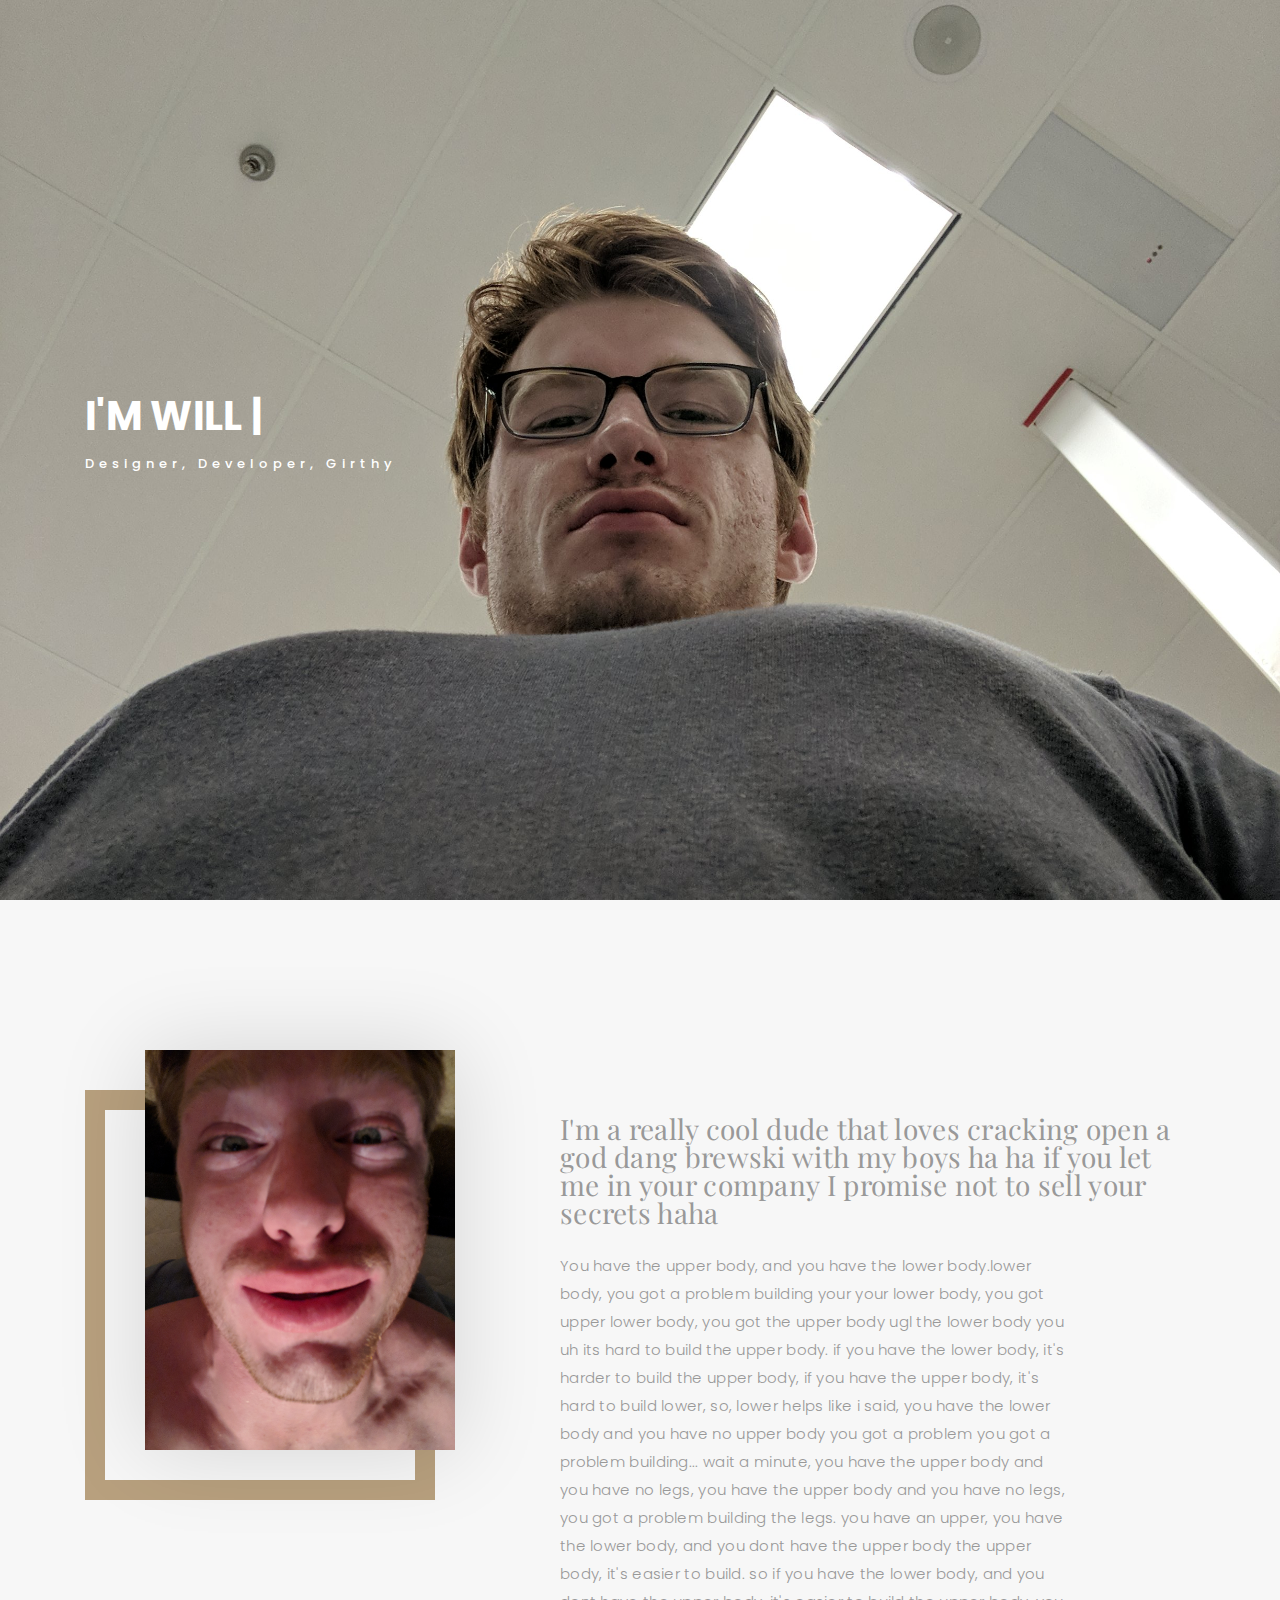
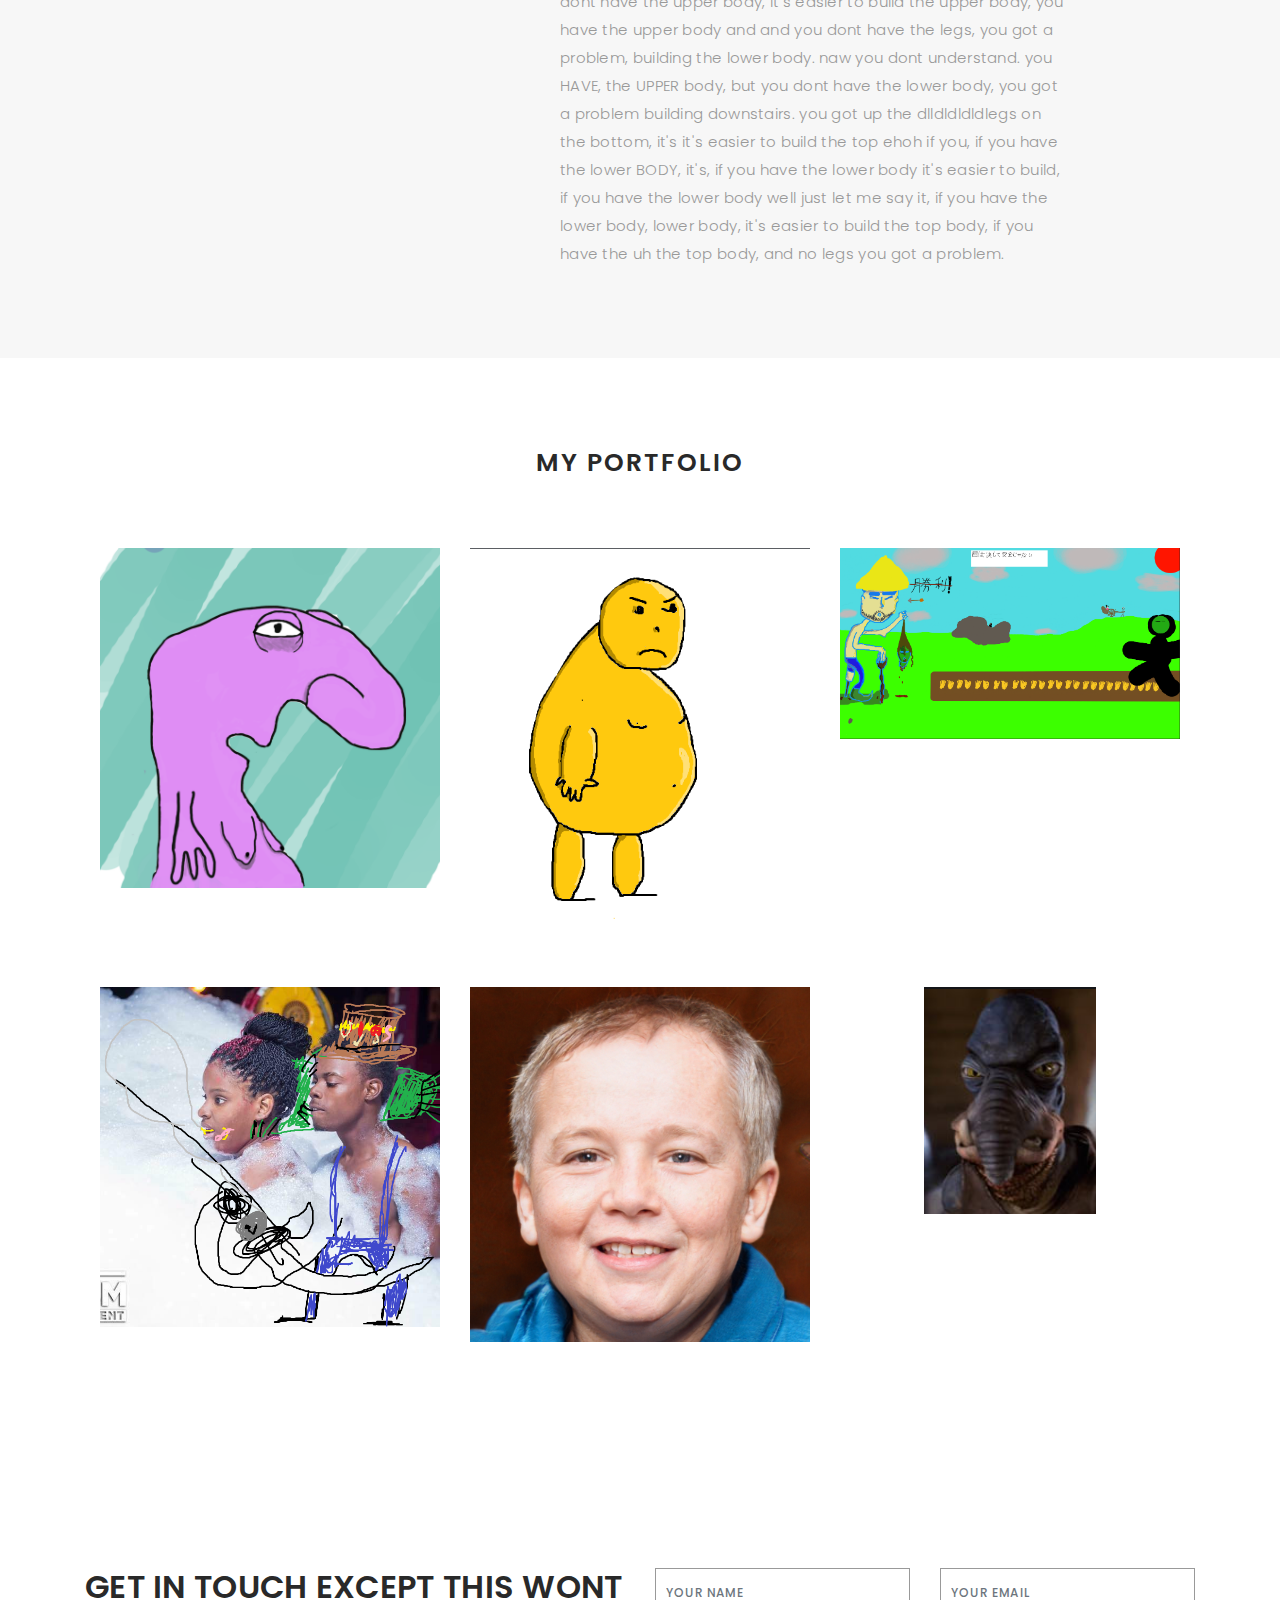
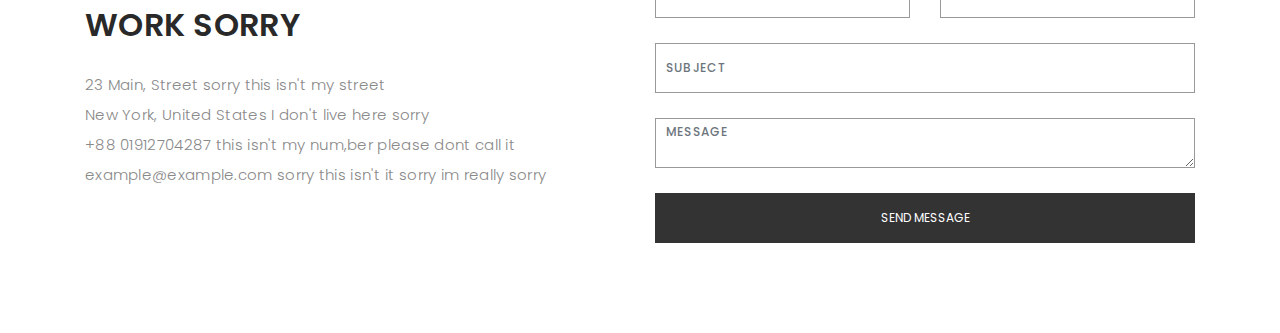
==== index.html @ c6a45eff "initial commit - it's everything" ====
<!DOCTYPE html>
<html lang="en">

<head>
  <!-- meta -->
  <meta charset="utf-8">
  <meta content="width=device-width, initial-scale=1.0" name="viewport">

  <title>Folio - Personal Portfolio Template</title>
  <meta content="" name="keywords">
  <meta content="" name="description">

  <!-- Google Fonts -->
  <link href="https://fonts.googleapis.com/css?family=Poppins:300,300i,400,400i,500,500i,600,600i,700,700i|Playfair+Display:400,400i,700,700i,900,900i" rel="stylesheet">

  <!-- Bootstrap CSS File -->
  <link href="lib/bootstrap/css/bootstrap.min.css" rel="stylesheet">

  <!-- Libraries CSS Files -->
  <link href="lib/ionicons/css/ionicons.min.css" rel="stylesheet">
  <link href="lib/owlcarousel/assets/owl.carousel.min.css" rel="stylesheet">
  <link href="lib/magnific-popup/magnific-popup.css" rel="stylesheet">
  <link href="lib/hover/hover.min.css" rel="stylesheet">

  <!-- Main Stylesheet File -->
  <link href="css/style.css" rel="stylesheet">

  <!-- Responsive css -->
  <link href="css/responsive.css" rel="stylesheet">

  <!-- Favicon -->
  <link rel="shortcut icon" href="images/favicon.png">

  <!-- =======================================================
    Theme Name: Folio
    Theme URL: https://bootstrapmade.com/folio-bootstrap-portfolio-template/
    Author: BootstrapMade.com
    Author URL: https://bootstrapmade.com
  ======================================================= -->
</head>

<body>
  <!-- start section header -->
  <div id="header" class="home">

    <div class="container">
      <div class="header-content">
        <h1>I'm <span class="typed"></span></h1>
        <p>designer, developer, girthy</p>
      </div>
    </div>
  </div>
  <!-- End section header -->


  <!-- start section about us -->
  <div id="about" class="paddsection">
    <div class="container">
      <div class="row justify-content-between">

        <div class="col-lg-4 ">
          <div class="div-img-bg">
            <div class="about-img">
              <img src="images/me.jpg" class="img-responsive" alt="me">
            </div>
          </div>
        </div>

        <div class="col-lg-7">
          <div class="about-descr">

            <p class="p-heading">I'm a really cool dude that loves cracking open a god dang brewski with my boys ha ha if you let me in your company I promise not to sell your secrets haha</p>
            <p class="separator">You have the upper body, and you have the lower body.lower body, you got a problem building your your lower body, you got upper lower body, you got the upper body ugl the lower body you uh its hard to build the upper body. if you have the lower body, it's harder to build the upper body, if you have the upper body, it's hard to build lower, so, lower helps like i said, you have the lower body and you have no upper body you got a problem you got a problem building... wait a minute, you have the upper body and you have no legs, you have the upper body and you have no legs, you got a problem building the legs. you have an upper, you have the lower body, and you dont have the upper body the upper body, it's easier to build. so if you have the lower body, and you dont have the upper body, it's easier to build the upper body, you have the upper body and and you dont have the legs, you got a problem, building the lower body. naw you dont understand. you HAVE, the UPPER body, but you dont have the lower body, you got a problem building downstairs. you got up the dlldldldldlegs on the bottom, it's it's easier to build the top ehoh if you, if you have the lower BODY, it's, if you have the lower body it's easier to build, if you have the lower body well just let me say it, if you have the lower body, lower body, it's easier to build the top body, if you have the uh the top body, and no legs you got a problem.</p>

          </div>

        </div>
      </div>
    </div>
  </div>
  <!-- end section about us -->

  <!-- start section portfolio -->
  <div id="portfolio" class="text-center paddsection">

    <div class="container">
      <div class="section-title text-center">
        <h2>My Portfolio</h2>
      </div>
    </div>

    <div class="container">
      <div class="row">
        <div class="col-md-12">

          <div class="portfolio-container">

            <div class="col-lg-4 col-md-6 portfolio-thumbnail all branding uikits webdesign">
              <a class="popup-img" href="images/portfolio/1.jpg">
                <img src="images/portfolio/1.jpg" alt="img">
              </a>
            </div>

            <div class="col-lg-4 col-md-6 portfolio-thumbnail all mockups uikits photography">
              <a class="popup-img" href="images/portfolio/2.jpg">
                <img src="images/portfolio/2.jpg"  alt="img">
              </a>
            </div>

            <div class="col-lg-4 col-md-6 portfolio-thumbnail all branding webdesig photographyn">
              <a class="popup-img" href="images/portfolio/3.jpg">
                <img src="images/portfolio/3.jpg" alt="img">
              </a>
            </div>

            <div class="col-lg-4 col-md-6 portfolio-thumbnail all mockups webdesign photography">
              <a class="popup-img" href="images/portfolio/4.jpg">
                <img src="images/portfolio/4.jpg" alt="img">
              </a>
            </div>

            <div class="col-lg-4 col-md-6 portfolio-thumbnail all branding uikits photography">
              <a class="popup-img" href="images/portfolio/5.jpg">
                <img src="images/portfolio/5.jpg" alt="img">
              </a>
            </div>

            <div class="col-lg-4 col-md-6 portfolio-thumbnail all mockups uikits webdesign">
              <a class="popup-img" href="images/portfolio/6.jpg">
                <img src="images/portfolio/6.jpg" alt="img">
              </a>
            </div>

          </div>
        </div>
      </div>
    </div>

  </div>
  <!-- End section portfolio -->


  <!-- start sectoion contact -->
  <div id="contact" class="paddsection">
    <div class="container">
      <div class="contact-block1">
        <div class="row">

          <div class="col-lg-6">
            <div class="contact-contact">

              <h2 class="mb-30">GET IN TOUCH EXCEPT THIS WONT WORK SORRY</h2>

              <ul class="contact-details">
                <li><span>23 Main, Street sorry this isn't my street</span></li>
                <li><span>New York, United States I don't live here sorry</span></li>
                <li><span>+88 01912704287 this isn't my num,ber please dont call it</span></li>
                <li><span>example@example.com sorry this isn't it sorry im really sorry</span></li>
              </ul>

            </div>
          </div>

          <div class="col-lg-6">
            <form action="" method="post" role="form" class="contactForm">
              <div class="row">

                <div id="sendmessage">Your message has been sent. Thank you!</div>
                <div id="errormessage"></div>

                <div class="col-lg-6">
                  <div class="form-group contact-block1">
                    <input type="text" name="name" class="form-control" id="name" placeholder="Your Name" data-rule="minlen:4" data-msg="Please enter at least 4 chars" />
                    <div class="validation"></div>
                  </div>
                </div>

                <div class="col-lg-6">
                  <div class="form-group">
                    <input type="email" class="form-control" name="email" id="email" placeholder="Your Email" data-rule="email" data-msg="Please enter a valid email" />
                    <div class="validation"></div>
                  </div>
                </div>

                <div class="col-lg-12">
                  <div class="form-group">
                    <input type="text" class="form-control" name="subject" id="subject" placeholder="Subject" data-rule="minlen:4" data-msg="Please enter at least 8 chars of subject" />
                    <div class="validation"></div>
                  </div>
                </div>

                <div class="col-lg-12">
                  <div class="form-group">
                    <textarea class="form-control" name="message" rows="12" data-rule="required" data-msg="Please write something for us" placeholder="Message"></textarea>
                    <div class="validation"></div>
                  </div>
                </div>

                <div class="col-lg-12">
                  <input type="submit" class="btn btn-defeault btn-send" value="Send message">
                </div>

              </div>
            </form>
          </div>
        </div>
      </div>
    </div>
  </div>
  <!-- start sectoion contact -->

  <!-- JavaScript Libraries -->
  <script src="lib/jquery/jquery.min.js"></script>
  <script src="lib/jquery/jquery-migrate.min.js"></script>
  <script src="lib/bootstrap/js/bootstrap.bundle.min.js"></script>
  <script src="lib/typed/typed.js"></script>
  <script src="lib/owlcarousel/owl.carousel.min.js"></script>
  <script src="lib/magnific-popup/magnific-popup.min.js"></script>
  <script src="lib/isotope/isotope.pkgd.min.js"></script>

  <!-- Contact Form JavaScript File -->
  <script src="contactform/contactform.js"></script>

  <!-- Template Main Javascript File -->
  <script src="js/main.js"></script>

</body>

</html>
---- css/style.css ----
/*
  Theme Name: Folio
  Theme URL: https://bootstrapmade.com/folio-bootstrap-portfolio-template/
  Author: BootstrapMade.com
  Author URL: https://bootstrapmade.com
*/

/*  General Styling
/*-----------------------------------------------------------------------------------*/

body {
  background: #ffffff;
  color: #898989;
  font-family: 'Poppins', helvetica;
  font-size: 15px;
  font-weight: 300;
  line-height: 20px;
  letter-spacing: 0.02em;
  overflow-x: hidden;
  margin: 0 auto;
  padding: 0;
  -moz-box-sizing: border-box;
  -ms-box-sizing: border-box;
  -o-box-sizing: border-box;
  -webkit-box-sizing: border-box;
  box-sizing: border-box;
}

h1, h2, h3, h4, h5, h6 {
  margin: 0;
}

h2 {
  color: #292929;
  font-weight: 600;
}

h4 {
  color: #292929;
  font-size: 14px;
  font-weight: 600;
}

a {
  color: #292929;
  text-decoration: none !important;
  -moz-transition: all 0.5s ease-in-out 0s;
  -ms-transition: all 0.5s ease-in-out 0s;
  -o-transition: all 0.5s ease-in-out 0s;
  -webkit-transition: all 0.5s ease-in-out 0s;
  transition: all 0.5s ease-in-out 0s;
}

a:hover {
  -moz-transition: all 0.5s ease-in-out 0s;
  -ms-transition: all 0.5s ease-in-out 0s;
  -o-transition: all 0.5s ease-in-out 0s;
  -webkit-transition: all 0.5s ease-in-out 0s;
  transition: all 0.5s ease-in-out 0s;
}

a:hover, a:focus {
  color: #b8a07e;
  text-decoration: underline;
}

nav ul li a {
  padding: 2px 0 0 0;
  position: relative;
  display: block;
  font-size: 12px;
  color: #999999;
  letter-spacing: 0.1em;
  font-weight: 500;
  line-height: 14px;
  text-transform: uppercase;
  -moz-transition: all 0.5s ease-in-out 0s;
  -ms-transition: all 0.5s ease-in-out 0s;
  -o-transition: all 0.5s ease-in-out 0s;
  -webkit-transition: all 0.5s ease-in-out 0s;
  transition: all 0.5s ease-in-out 0s;
}

p {
  margin: 25px 0;
  padding: 0;
  font-size: 15px;
  color: #999999;
  line-height: 28px;
}

::-moz-selection {
  background: #b8a07e;
  color: #fff;
}

::selection {
  background: #b8a07e;
  color: #fff;
}

.btn {
  background: #333;
  border: medium none;
  border-radius: 0;
  color: #fff;
  font-size: 12px;
  height: 50px;
  line-height: 50px;
  padding: 0 30px;
  text-transform: uppercase;
}

.btn:hover, .btn:focus {
  color: #fff;
}

.padDiv {
  padding: 30px 20px;
}

.section-title {
  margin-bottom: 70px;
}

.section-title h2 {
  font-size: 25px;
  letter-spacing: 2px;
  text-transform: uppercase;
}

.form-control {
  background-color: transparent;
  border: 1px solid #999;
  border-radius: 0;
  color: #999999;
  font-size: 12px;
  font-weight: 500;
  height: 50px;
  letter-spacing: 0.1em;
  padding-left: 10px;
  margin: 0 0 25px 0;
  line-height: 14px;
  text-transform: uppercase;
}

.form-control:focus {
  box-shadow: none;
  outline: 0 none;
}

.paddsection {
  padding-top: 90px;
  padding-bottom: 90px;
}

.paddsections {
  padding-top: 90px;
  padding-bottom: 90px !important;
}

.hvr-shutter-in-horizontal::before {
  background: #333;
}

.hvr-shutter-in-horizontal:hover {
  background: #b8a07e;
}

.mb-30 {
  margin-bottom: 30px;
}

/*-----------------------------------------------------------------------------------*/
/*  Navbar Top
/*-----------------------------------------------------------------------------------*/

nav {
  position: fixed;
  background: #fff;
  z-index: 1000;
  width: 100%;
  padding: 20px;
  display: none;
  -webkit-box-shadow: 0px 2px 92px 0px rgba(0, 0, 0, 0.18);
  -moz-box-shadow: 0px 2px 92px 0px rgba(0, 0, 0, 0.18);
  box-shadow: 0px 2px 92px 0px rgba(0, 0, 0, 0.18);
}

.nav-menu {
  float: right;
  line-height: 32px;
  margin-bottom: 0;
  padding-top: 16px;
}

nav ul li {
  float: left;
  margin-right: 15px;
  font-family: 'Poppins', sans-serif;
  font-size: 14px;
  margin-left: 40px;
}

nav ul li a {
  padding: 2px 0 0 0;
  position: relative;
  display: block;
  font-size: 14px;
  color: #999999;
  font-family: 'Poppins', helvetica;
  font-weight: 500;
  line-height: 16px;
  text-transform: uppercase;
  letter-spacing: 0.02em;
  text-transform: capitalize;
}

.logo {
  float: left;
}

.logo img {
  width: 100px;
  height: 50px;
}

.responsive {
  display: none;
  font-size: 23px;
}

.active {
  color: #afafaf;
}

/*----------------------------------------------------------------------------------*/
/*  Header
/*-----------------------------------------------------------------------------------*/

#header {
  background: url("../images/home-bg.jpg") repeat scroll center center / cover;
  height: 100vh;
  width: 100%;
}


#header .header-content {
  height: 100vh;
  text-align: left;
  width: 100%;
  display: flex;
  justify-content: center;
  flex-direction: column;
}

.header-content h1 {
  font-size: 40px;
  font-weight: 700;
  margin-bottom: 10px;
  text-transform: uppercase;
  color: #fff;
}

.header-content p {
  font-size: 13px;
  letter-spacing: 5px;
  margin-top: 0;
  margin-bottom: 30px;
  text-transform: capitalize;
  color: #fff;
  font-weight: 500;
}

.header-content .list-social li {
  float: left;
  margin-right: 20px;
}

.header-content .list-social li i {
  color: #fff;
  font-size: 15px;
}

/*-----------------------------------------------------------------------------------*/
/*  Aout-us
/*-----------------------------------------------------------------------------------*/

#about {
  width: 100%;
  height: auto;
  background: #f7f7f7;
  padding-top: 190px;
}

#about .div-img-bg {
  padding-bottom: 30px;
  border: 20px solid #b8a07e;
}

#about .div-img-bg .about-img img {
  width: 100%;
  box-shadow: 0px 0px 85px 0px rgba(0, 0, 0, 0.14);
  margin-top: -60px;
  margin-left: 40px;
  height: 400px;
  object-fit: cover;
}

#about .about-descr .p-heading {
  font-family: 'Playfair Display', serif;
  font-size: 28px;
  text-align: left;
}

#about .about-descr .separator {
  max-width: 80%;
  margin-bottom: 0;
  text-align: left;
}

/*-----------------------------------------------------------------------------------*/
/*   Services
/*-----------------------------------------------------------------------------------*/

#services {
  background: #f7f7f7;
  position: relative;
  padding-bottom: 80px;
}

.owl-item {
  float: left;
}
.services-block span {
  margin: 10px 0;
  position: relative;
  font-size: 13px;
  color: #292929;
  letter-spacing: 0.1em;
  font-weight: 500;
  text-transform: uppercase;
  display: block;
}

.services-block .separator {
  margin: 0;
  font-size: 13px;
  line-height: 22px;
}

.services-block i {
  font-size: 44px;
  color: #b8a07e;
  line-height: 44px;
}


.services-carousel  .owl-stage-outer {
  overflow: hidden;
}

.services-carousel .owl-dots {
  margin-top: 5px;
  text-align: center;
}

.services-carousel .owl-dot {
  display: inline-block;
  margin: 0 5px;
  width: 12px !important;
  height: 12px !important;
  border-radius: 50%;
  border: 0;
  padding: 0 !important;
  background-color: #ddd;
  cursor: pointer;
}

.services-carousel .owl-dot.active {
  background-color: #b8a07e;
}

.owl-nav {
  display: none;
}


/*-----------------------------------------------------------------------------------*/
/*  Portfolio
/*-----------------------------------------------------------------------------------*/

#portfolio {
  position: relative;
  padding-bottom: 50px;
}

#portfolio .portfolio-list {
  margin-bottom: 50px;
}

#portfolio .portfolio-list .nav {
  display: inline-block;
  margin: 0;
}

#portfolio .portfolio-list .nav li {
  margin: 0 40px 0 0;
  float: left;
  font-size: 14px;
  color: #999999;
  line-height: 16px;
  cursor: pointer;
  font-family: 'Poppins', helvetica;
  font-weight: 500;
  letter-spacing: 0.02em;
  text-transform: capitalize;
  -moz-transition: all 0.5s ease-in-out 0s;
  -ms-transition: all 0.5s ease-in-out 0s;
  -o-transition: all 0.5s ease-in-out 0s;
  -webkit-transition: all 0.5s ease-in-out 0s;
  transition: all 0.5s ease-in-out 0s;
}

#portfolio .portfolio-list .nav li:hover, #portfolio .portfolio-list .nav li.filter-active  {
  color: #b8a07e;
  -moz-transition: all 0.5s ease-in-out 0s;
  -ms-transition: all 0.5s ease-in-out 0s;
  -o-transition: all 0.5s ease-in-out 0s;
  -webkit-transition: all 0.5s ease-in-out 0s;
  transition: all 0.5s ease-in-out 0s;
}

#portfolio .portfolio-container {
  display: inline-block;
  margin-bottom: 50px;
  width: 100%;
}

.portfolio-thumbnail {
  margin-bottom: 30px;
  overflow: hidden;
  min-height: 260px;
}

.portfolio-thumbnail img {
  max-width: 100%;
}

/*-----------------------------------------------------------------------------------*/
/*  Journal
/*-----------------------------------------------------------------------------------*/

#journal,  #journal-blog {
  height: auto;
  width: 100%;
  background: #f7f7f7;
  padding-bottom: 60px;
  position: relative;
}

#journal-blog {
  background: #fff;
  padding-bottom: 30px;
}

#journal .journal-block {
  display: inline-block;
  height: auto;
  width: 100%;
}

#journal .journal-block .journal-info {
  position: relative;
}

.journal-block .journal-info img {
  max-width: 100%;
}

.journal-block .journal-info .journal-txt {
  padding: 25px 0px;
  position: relative;
}

.journal-block .journal-info .journal-txt h4 a {
  display: block;
  font-size: 19px;
  line-height: 24px;
  margin: 0 0 13px 0;
  font-weight: 500;
  color: #292929;
  -moz-transition: all 0.5s ease-in-out 0s;
  -ms-transition: all 0.5s ease-in-out 0s;
  -o-transition: all 0.5s ease-in-out 0s;
  -webkit-transition: all 0.5s ease-in-out 0s;
  transition: all 0.5s ease-in-out 0s;
}

.journal-block .journal-info .journal-txt h4 a:hover {
  color: #b8a07e;
  -moz-transition: all 0.5s ease-in-out 0s;
  -ms-transition: all 0.5s ease-in-out 0s;
  -o-transition: all 0.5s ease-in-out 0s;
  -webkit-transition: all 0.5s ease-in-out 0s;
  transition: all 0.5s ease-in-out 0s;
}

.journal-block .journal-info .journal-txt p {
  margin: 0;
  font-size: 14px;
  line-height: 24px;
}

/*-----------------------------------------------------------------------------------*/
/*  Contact
/*-----------------------------------------------------------------------------------*/

#contact {
  height: auto;
  width: 100%;
}

.contact-details {
  list-style: none;
  margin: 0;
  padding: 0;
}

.contact-details li {
  padding-bottom: 10px;
}

#contact input, #contact textarea {
  width: 100%;
}


#contact  #sendmessage {
  color: #18d26e;
  border: 1px solid #18d26e;
  display: none;
  text-align: center;
  padding: 15px;
  font-weight: 600;
  margin: 15px;
}

#contact  #errormessage {
  color: red;
  display: none;
  border: 1px solid red;
  text-align: center;
  padding: 15px;
  font-weight: 600;
  margin: 15px;
}

#contact #sendmessage.show, #contact #errormessage.show, #contact .show {
  display: block;
}

#contact .validation {
  color: red;
  display: none;
  margin: 0 0 20px;
  font-weight: 400;
  font-size: 13px;
}

/*-----------------------------------------------------------------------------------*/
/*  Footer
/*-----------------------------------------------------------------------------------*/

#footer {
  background: #f7f7f7;
  padding-top: 50px;
  padding-bottom: 50px;
}

#footer .socials-media {
  width: 100%;
}

#footer .socials-media ul {
  display: inline-block;
  float: none;
  margin: 0 0 20px 0;
}

#footer .socials-media ul li {
  float: left;
  margin-left: 10px;
  margin-right: 10px;
}

#footer .socials-media ul li a {
  font-size: 24px;
  color: #999;
  letter-spacing: 0.1em;
  font-weight: 500;
  background: transparent;
  text-transform: uppercase;
  -moz-transition: all 0.5s ease-in-out 0s;
  -ms-transition: all 0.5s ease-in-out 0s;
  -o-transition: all 0.5s ease-in-out 0s;
  -webkit-transition: all 0.5s ease-in-out 0s;
  transition: all 0.5s ease-in-out 0s;
}

#footer .socials-media ul li a:hover {
  color: #b8a07e;
  -moz-transition: all 0.5s ease-in-out 0s;
  -ms-transition: all 0.5s ease-in-out 0s;
  -o-transition: all 0.5s ease-in-out 0s;
  -webkit-transition: all 0.5s ease-in-out 0s;
  transition: all 0.5s ease-in-out 0s;
}

#footer p {
  font-size: 12px;
  letter-spacing: 0.1em;
  font-weight: 500;
  margin-top: 0;
  text-transform: uppercase;
}

.credits {
  font-size: 13px;
}
---- css/responsive.css ----
/** Width between 1200x to 0
 *  ~~~~~~~~~~~~~~~~~~~~~~~~~~~~~~~~~~~~
 */

@media (min-width: 1200px) {

}

/** Width between 992px to 1199px
 *  ~~~~~~~~~~~~~~~~~~~~~~~~~~~~~~~~~~~~
 */

@media (min-width: 992px) and (max-width: 1199px) {
  
}

/** Width between 768px to 991px
 *  ~~~~~~~~~~~~~~~~~~~~~~~~~~~~~~~~~~~~
 */

@media (min-width: 768px) and (max-width: 991px) {
  /* Navbar */
  nav {
    padding: 10px 15px;
  }
  .nav-menu {
    margin-top: 40px;
    display: none;
    float: none;
    width: 100%;
  }
  .nav-menu li {
    float: none;
    width: 100%;
    text-align: center;
    border-top: 1px solid #f7f7f7;
    line-height: 45px;
    margin-left: 0;
    padding-top: 10px;
    padding-bottom: 10px;
  }
  .responsive {
    float: right;
    padding-top: 15px;
    display: block;
  }
  /* About */
  .head-info .header-content .cmaster h1 {
    font-size: 32px;
  }
  #about .div-img-bg {
    padding: 0;
  }
  #about .div-img-bg .about-img img {
    margin-top: 0%;
    margin-left: calc(0% - 0px);
  }
  #about .about-descr .p-heading {
    font-size: 20px;
  }
  #about .about-descr .separator {
    max-width: 100%;
    margin-bottom: 0;
  }
  /* portfolio */
  #portfolio .portfolio-list .nav li {
    float: none;
    margin: 20px;
    display: inline-block;
  }
  /* journal */
  #journal .journal-block .journal-info {
    margin-bottom: 30px;
  }
  /* Contact */
  .contact-contact {
    margin-bottom: 30px;
  }
  /* Footer */
  #footer .socials-media ul li {
    margin-right: 0;
    margin-left: 0;
    float: none;
    display: inline-block;
  }
}

/** Width between 767px to 0
 *  ~~~~~~~~~~~~~~~~~~~~~~~~~~~~~~~~~~~~
 */

@media (max-width: 767px) {
  /* Navbar */
  nav {
    padding: 20px 15px;
  }
  .nav-menu {
    margin-top: 40px;
    display: none;
    float: none;
    width: 100%;
  }
  .nav-menu li {
    float: none;
    width: 100%;
    text-align: center;
    border-top: 1px solid #f7f7f7;
    line-height: 45px;
    margin-left: 0;
    padding-top: 10px;
    padding-bottom: 10px;
  }
  .responsive {
    float: right;
    padding-top: 15px;
    display: block;
  }
  /* About */
  .head-info .header-content h1 {
    font-size: 32px;
  }
  #about .div-img-bg {
    padding: 0;
  }
  #about .div-img-bg .about-img img {
    margin-top: 0%;
    margin-left: calc(0% - 0px);
  }
  #about .about-descr .p-heading {
    font-size: 20px;
  }
  #about .about-descr .separator {
    max-width: 100%;
    margin-bottom: 0;
  }
  /* portfolio */
  #portfolio .portfolio-list .nav li {
    float: none;
    margin: 20px;
    display: inline-block;
  }
  /* journal */
  #journal .journal-block .journal-info {
    margin-bottom: 30px;
  }
  /* Contact */
  .contact-contact {
    margin-bottom: 30px;
  }
  /* Footer */
  #footer .socials-media ul li {
    margin-right: 0;
    margin-left: 0;
    float: none;
    display: inline-block;
  }
}

/** Width between 600px to 0
 *  ~~~~~~~~~~~~~~~~~~~~~~~~~~~~~~~~~~~~
 */

@media (max-width: 600px) {
  /* Navbar */
  nav {
    padding: 20px 15px;
  }
  .nav-menu {
    margin-top: 40px;
    display: none;
    float: none;
    width: 100%;
  }
  .nav-menu li {
    float: none;
    width: 100%;
    text-align: center;
    border-top: 1px solid #f7f7f7;
    line-height: 45px;
    margin-left: 0;
    padding-top: 10px;
    padding-bottom: 10px;
  }
  .responsive {
    float: right;
    padding-top: 15px;
    display: block;
  }
  /* About */
  .head-info .header-content h1 {
    font-size: 32px;
  }
  #about .div-img-bg {
    padding: 0;
  }
  #about .div-img-bg .about-img img {
    margin-top: 0%;
    margin-left: calc(0% - 0px);
  }
  #about .about-descr .p-heading {
    font-size: 20px;
  }
  #about .about-descr .separator {
    max-width: 100%;
    margin-bottom: 0;
  }
  /* portfolio */
  #portfolio .portfolio-list .nav li {
    float: none;
    margin: 10px;
    display: inline-block;
  }
  /* journal */
  #journal .journal-block .journal-info {
    margin-bottom: 30px;
  }
  /* Contact */
  .contact-contact {
    margin-bottom: 30px;
  }
  /* Footer */
  #footer .socials-media ul li {
    margin-right: 0;
    margin-left: 0;
    float: none;
    display: inline-block;
  }
}

/** Width between 480px to 0
 *  ~~~~~~~~~~~~~~~~~~~~~~~~~~~~~~~~~~~~
 */

@media (max-width: 480px) {
  /* Navbar */
  nav {
    padding: 20px 15px;
  }
  .nav-menu {
    margin-top: 40px;
    display: none;
    float: none;
    width: 100%;
  }
  .nav-menu li {
    float: none;
    width: 100%;
    text-align: center;
    border-top: 1px solid #f7f7f7;
    line-height: 45px;
    margin-left: 0;
    padding-top: 10px;
    padding-bottom: 10px;
  }
  .responsive {
    float: right;
    padding-top: 15px;
    display: block;
  }
  /* About */
  .head-info .header-content h1 {
    font-size: 32px;
  }
  #about .div-img-bg {
    padding: 0;
  }
  #about .div-img-bg .about-img img {
    margin-top: 0%;
    margin-left: calc(0% - 0px);
  }
  #about .about-descr .p-heading {
    font-size: 20px;
  }
  #about .about-descr .separator {
    max-width: 100%;
    margin-bottom: 0;
  }
  /* portfolio */
  #portfolio .portfolio-list .nav li {
    float: none;
    margin: 20px;
  }
  /* journal */
  #journal .journal-block .journal-info {
    margin-bottom: 30px;
  }
  /* Contact */
  .contact-contact {
    margin-bottom: 30px;
  }
  /* Footer */
  #footer .socials-media ul li {
    margin-right: 0;
    margin-left: 0;
    float: none;
    display: inline-block;
  }
}

/** Width between 320px to 0
 *  ~~~~~~~~~~~~~~~~~~~~~~~~~~~~~~~~~~~~
 */

@media (max-width: 320px) {
  /* Navbar */
  nav {
    padding: 20px 15px;
  }
  .nav-menu {
    margin-top: 40px;
    display: none;
    float: none;
    width: 100%;
  }
  .nav-menu li {
    float: none;
    width: 100%;
    text-align: center;
    border-top: 1px solid #f7f7f7;
    line-height: 45px;
    margin-left: 0;
    padding-top: 10px;
    padding-bottom: 10px;
  }
  .responsive {
    float: right;
    padding-top: 15px;
    display: block;
  }
  /* About */
  .head-info .header-content h1 {
    font-size: 32px;
  }
  #about .div-img-bg {
    padding: 0;
  }
  #about .div-img-bg .about-img img {
    margin-top: 0%;
    margin-left: calc(0% - 0px);
  }
  #about .about-descr .p-heading {
    font-size: 20px;
  }
  #about .about-descr .separator {
    max-width: 100%;
    margin-bottom: 0;
  }
  /* portfolio */
  #portfolio .portfolio-list .nav li {
    float: none;
    margin: 20px;
  }
  /* journal */
  #journal .journal-block .journal-info {
    margin-bottom: 30px;
  }
  /* Contact */
  .contact-contact {
    margin-bottom: 30px;
  }
  /* Footer */
  #footer .socials-media ul li {
    margin-right: 0;
    margin-left: 0;
    float: none;
    display: inline-block;
  }
  /* Single page */
  .entry-comments-body span {
    display: inline-block;
    margin-right: 0;
  }
}
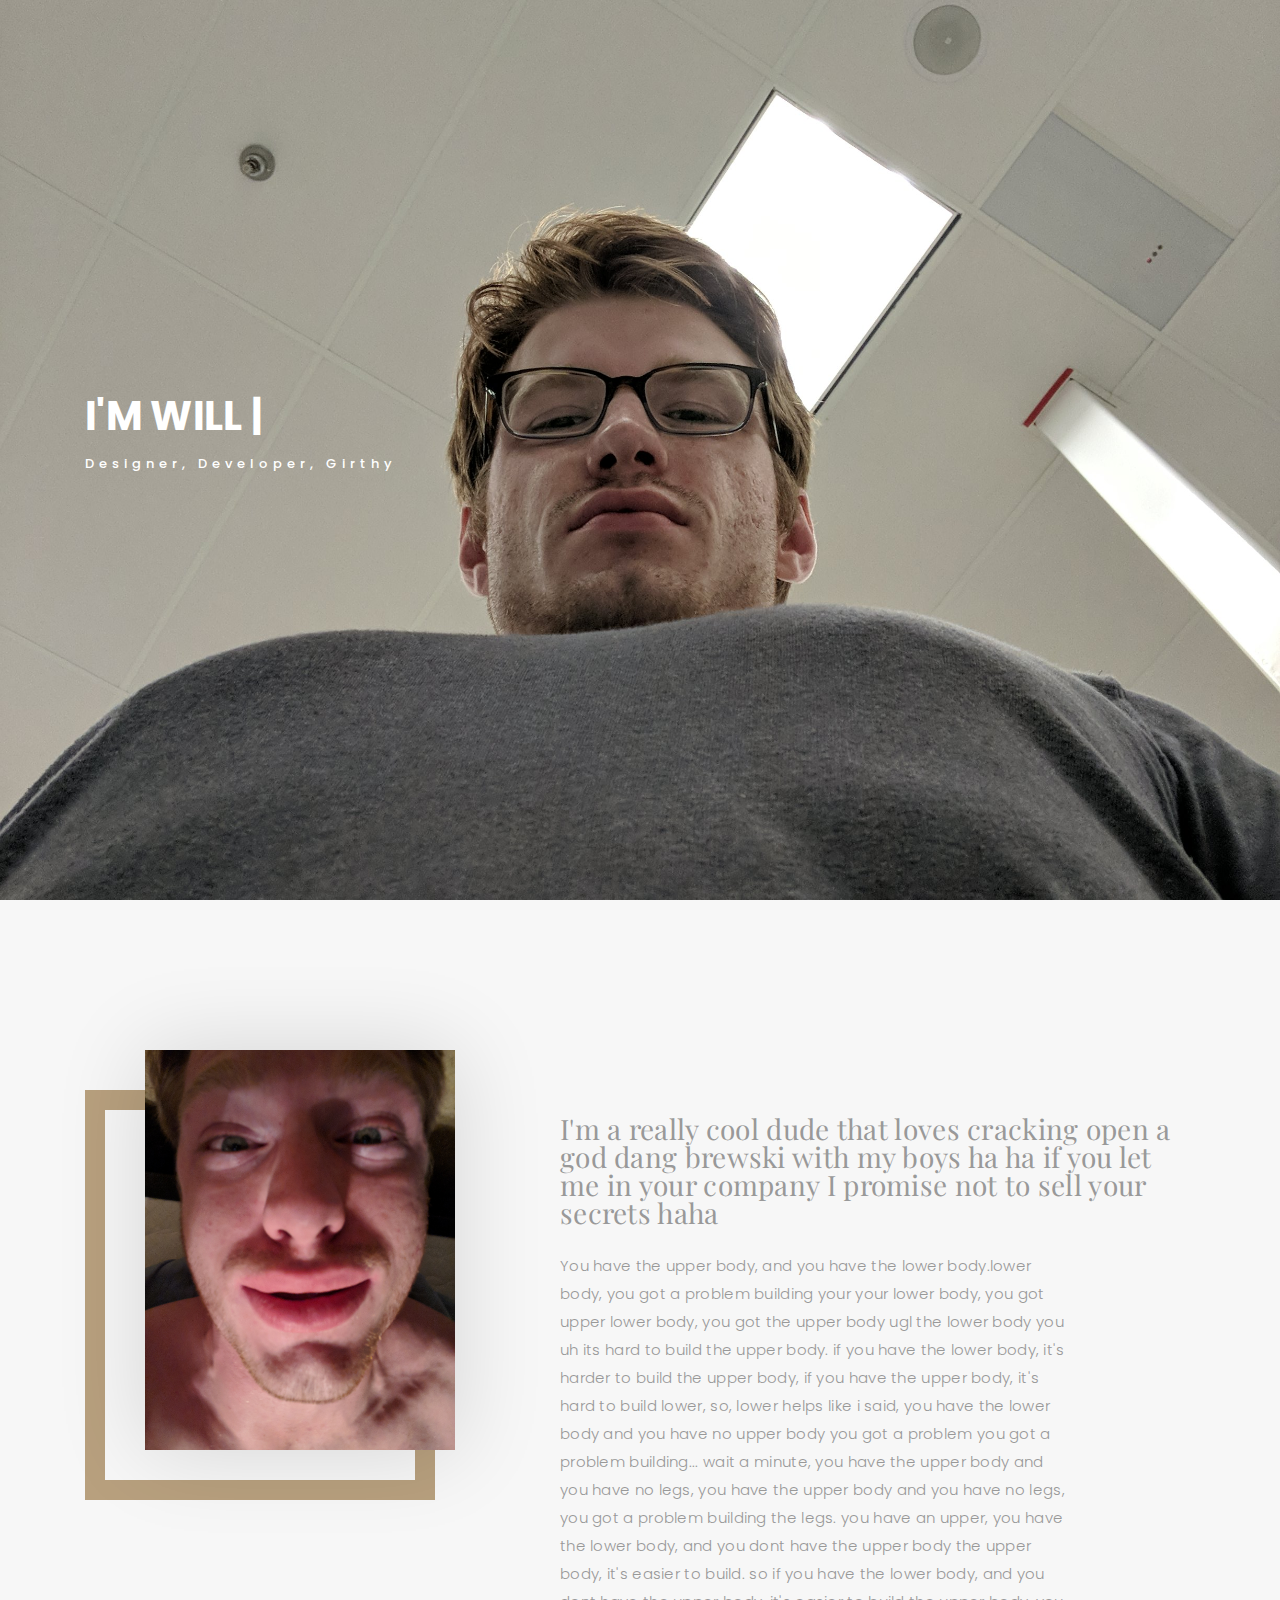
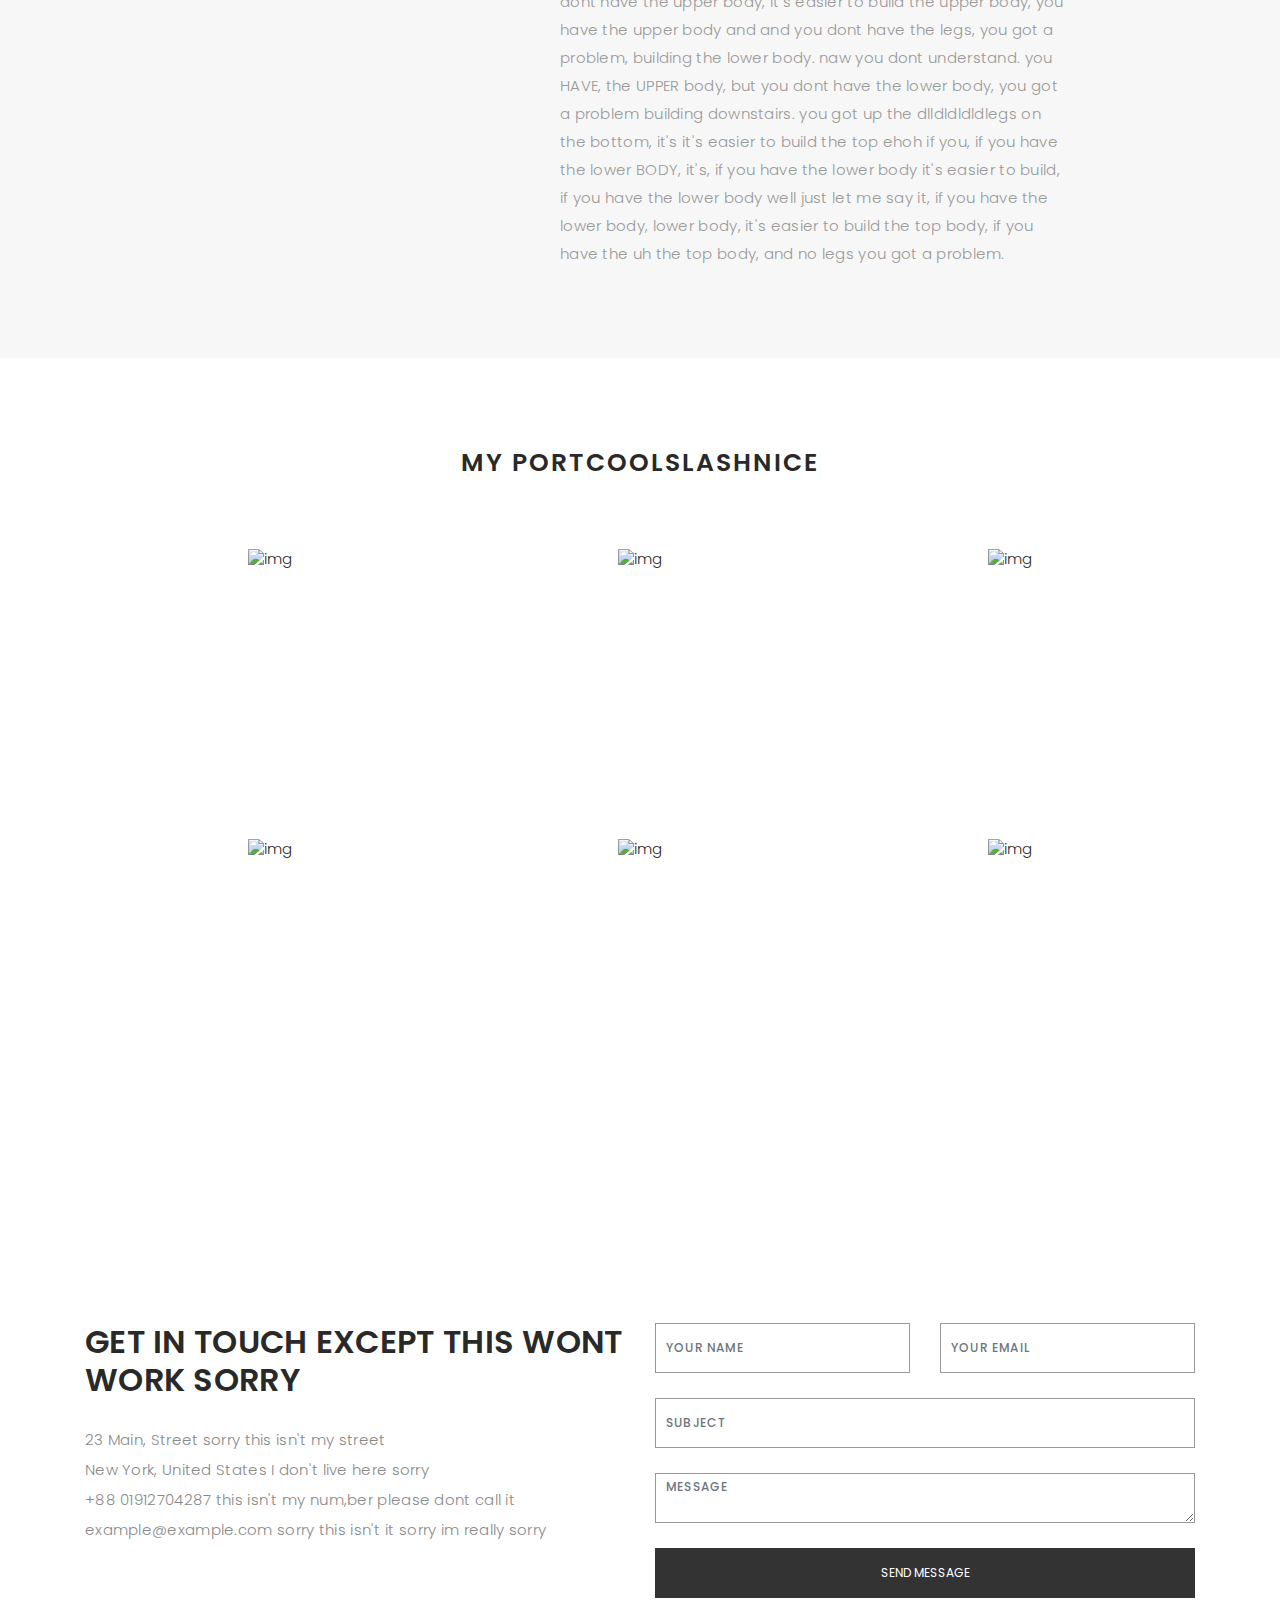
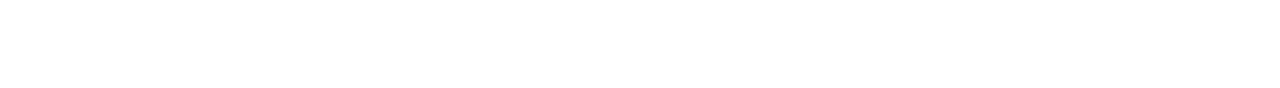
==== commit e6f1878f: "changes added" ====
--- a/index.html
+++ b/index.html
@@ -6,7 +6,7 @@
   <meta charset="utf-8">
   <meta content="width=device-width, initial-scale=1.0" name="viewport">
 
-  <title>Folio - Personal Portfolio Template</title>
+  <title>coolslashnice - Personal Portcoolslashnice Template</title>
   <meta content="" name="keywords">
   <meta content="" name="description">
 
@@ -32,8 +32,8 @@
   <link rel="shortcut icon" href="images/favicon.png">
 
   <!-- =======================================================
-    Theme Name: Folio
-    Theme URL: https://bootstrapmade.com/folio-bootstrap-portfolio-template/
+    Theme Name: coolslashnice
+    Theme URL: https://bootstrapmade.com/coolslashnice-bootstrap-portcoolslashnice-template/
     Author: BootstrapMade.com
     Author URL: https://bootstrapmade.com
   ======================================================= -->
@@ -80,12 +80,12 @@
   </div>
   <!-- end section about us -->
 
-  <!-- start section portfolio -->
-  <div id="portfolio" class="text-center paddsection">
+  <!-- start section portcoolslashnice -->
+  <div id="portcoolslashnice" class="text-center paddsection">
 
     <div class="container">
       <div class="section-title text-center">
-        <h2>My Portfolio</h2>
+        <h2>My Portcoolslashnice</h2>
       </div>
     </div>
 
@@ -93,51 +93,51 @@
       <div class="row">
         <div class="col-md-12">
 
-          <div class="portfolio-container">
-
-            <div class="col-lg-4 col-md-6 portfolio-thumbnail all branding uikits webdesign">
-              <a class="popup-img" href="images/portfolio/1.jpg">
-                <img src="images/portfolio/1.jpg" alt="img">
-              </a>
-            </div>
-
-            <div class="col-lg-4 col-md-6 portfolio-thumbnail all mockups uikits photography">
-              <a class="popup-img" href="images/portfolio/2.jpg">
-                <img src="images/portfolio/2.jpg"  alt="img">
-              </a>
-            </div>
-
-            <div class="col-lg-4 col-md-6 portfolio-thumbnail all branding webdesig photographyn">
-              <a class="popup-img" href="images/portfolio/3.jpg">
-                <img src="images/portfolio/3.jpg" alt="img">
-              </a>
-            </div>
-
-            <div class="col-lg-4 col-md-6 portfolio-thumbnail all mockups webdesign photography">
-              <a class="popup-img" href="images/portfolio/4.jpg">
-                <img src="images/portfolio/4.jpg" alt="img">
-              </a>
-            </div>
-
-            <div class="col-lg-4 col-md-6 portfolio-thumbnail all branding uikits photography">
-              <a class="popup-img" href="images/portfolio/5.jpg">
-                <img src="images/portfolio/5.jpg" alt="img">
-              </a>
-            </div>
-
-            <div class="col-lg-4 col-md-6 portfolio-thumbnail all mockups uikits webdesign">
-              <a class="popup-img" href="images/portfolio/6.jpg">
-                <img src="images/portfolio/6.jpg" alt="img">
-              </a>
-            </div>
-
-          </div>
-        </div>
-      </div>
-    </div>
-
-  </div>
-  <!-- End section portfolio -->
+          <div class="portcoolslashnice-container">
+
+            <div class="col-lg-4 col-md-6 portcoolslashnice-thumbnail all branding uikits webdesign">
+              <a class="popup-img" href="images/portcoolslashnice/1.jpg">
+                <img src="images/portcoolslashnice/1.jpg" alt="img">
+              </a>
+            </div>
+
+            <div class="col-lg-4 col-md-6 portcoolslashnice-thumbnail all mockups uikits photography">
+              <a class="popup-img" href="images/portcoolslashnice/2.jpg">
+                <img src="images/portcoolslashnice/2.jpg"  alt="img">
+              </a>
+            </div>
+
+            <div class="col-lg-4 col-md-6 portcoolslashnice-thumbnail all branding webdesig photographyn">
+              <a class="popup-img" href="images/portcoolslashnice/3.jpg">
+                <img src="images/portcoolslashnice/3.jpg" alt="img">
+              </a>
+            </div>
+
+            <div class="col-lg-4 col-md-6 portcoolslashnice-thumbnail all mockups webdesign photography">
+              <a class="popup-img" href="images/portcoolslashnice/4.jpg">
+                <img src="images/portcoolslashnice/4.jpg" alt="img">
+              </a>
+            </div>
+
+            <div class="col-lg-4 col-md-6 portcoolslashnice-thumbnail all branding uikits photography">
+              <a class="popup-img" href="images/portcoolslashnice/5.jpg">
+                <img src="images/portcoolslashnice/5.jpg" alt="img">
+              </a>
+            </div>
+
+            <div class="col-lg-4 col-md-6 portcoolslashnice-thumbnail all mockups uikits webdesign">
+              <a class="popup-img" href="images/portcoolslashnice/6.jpg">
+                <img src="images/portcoolslashnice/6.jpg" alt="img">
+              </a>
+            </div>
+
+          </div>
+        </div>
+      </div>
+    </div>
+
+  </div>
+  <!-- End section portcoolslashnice -->
 
 
   <!-- start sectoion contact -->
--- a/css/style.css
+++ b/css/style.css
@@ -1,7 +1,7 @@
 
 /*
-  Theme Name: Folio
-  Theme URL: https://bootstrapmade.com/folio-bootstrap-portfolio-template/
+  Theme Name: coolslashnice
+  Theme URL: https://bootstrapmade.com/coolslashnice-bootstrap-portcoolslashnice-template/
   Author: BootstrapMade.com
   Author URL: https://bootstrapmade.com
 */
@@ -388,24 +388,24 @@
 
 
 /*-----------------------------------------------------------------------------------*/
-/*  Portfolio
-/*-----------------------------------------------------------------------------------*/
-
-#portfolio {
+/*  Portcoolslashnice
+/*-----------------------------------------------------------------------------------*/
+
+#portcoolslashnice {
   position: relative;
   padding-bottom: 50px;
 }
 
-#portfolio .portfolio-list {
+#portcoolslashnice .portcoolslashnice-list {
   margin-bottom: 50px;
 }
 
-#portfolio .portfolio-list .nav {
+#portcoolslashnice .portcoolslashnice-list .nav {
   display: inline-block;
   margin: 0;
 }
 
-#portfolio .portfolio-list .nav li {
+#portcoolslashnice .portcoolslashnice-list .nav li {
   margin: 0 40px 0 0;
   float: left;
   font-size: 14px;
@@ -423,7 +423,7 @@
   transition: all 0.5s ease-in-out 0s;
 }
 
-#portfolio .portfolio-list .nav li:hover, #portfolio .portfolio-list .nav li.filter-active  {
+#portcoolslashnice .portcoolslashnice-list .nav li:hover, #portcoolslashnice .portcoolslashnice-list .nav li.filter-active  {
   color: #b8a07e;
   -moz-transition: all 0.5s ease-in-out 0s;
   -ms-transition: all 0.5s ease-in-out 0s;
@@ -432,19 +432,19 @@
   transition: all 0.5s ease-in-out 0s;
 }
 
-#portfolio .portfolio-container {
+#portcoolslashnice .portcoolslashnice-container {
   display: inline-block;
   margin-bottom: 50px;
   width: 100%;
 }
 
-.portfolio-thumbnail {
+.portcoolslashnice-thumbnail {
   margin-bottom: 30px;
   overflow: hidden;
   min-height: 260px;
 }
 
-.portfolio-thumbnail img {
+.portcoolslashnice-thumbnail img {
   max-width: 100%;
 }
 
--- a/css/responsive.css
+++ b/css/responsive.css
@@ -62,8 +62,8 @@
     max-width: 100%;
     margin-bottom: 0;
   }
-  /* portfolio */
-  #portfolio .portfolio-list .nav li {
+  /* portcoolslashnice */
+  #portcoolslashnice .portcoolslashnice-list .nav li {
     float: none;
     margin: 20px;
     display: inline-block;
@@ -133,8 +133,8 @@
     max-width: 100%;
     margin-bottom: 0;
   }
-  /* portfolio */
-  #portfolio .portfolio-list .nav li {
+  /* portcoolslashnice */
+  #portcoolslashnice .portcoolslashnice-list .nav li {
     float: none;
     margin: 20px;
     display: inline-block;
@@ -204,8 +204,8 @@
     max-width: 100%;
     margin-bottom: 0;
   }
-  /* portfolio */
-  #portfolio .portfolio-list .nav li {
+  /* portcoolslashnice */
+  #portcoolslashnice .portcoolslashnice-list .nav li {
     float: none;
     margin: 10px;
     display: inline-block;
@@ -275,8 +275,8 @@
     max-width: 100%;
     margin-bottom: 0;
   }
-  /* portfolio */
-  #portfolio .portfolio-list .nav li {
+  /* portcoolslashnice */
+  #portcoolslashnice .portcoolslashnice-list .nav li {
     float: none;
     margin: 20px;
   }
@@ -345,8 +345,8 @@
     max-width: 100%;
     margin-bottom: 0;
   }
-  /* portfolio */
-  #portfolio .portfolio-list .nav li {
+  /* portcoolslashnice */
+  #portcoolslashnice .portcoolslashnice-list .nav li {
     float: none;
     margin: 20px;
   }
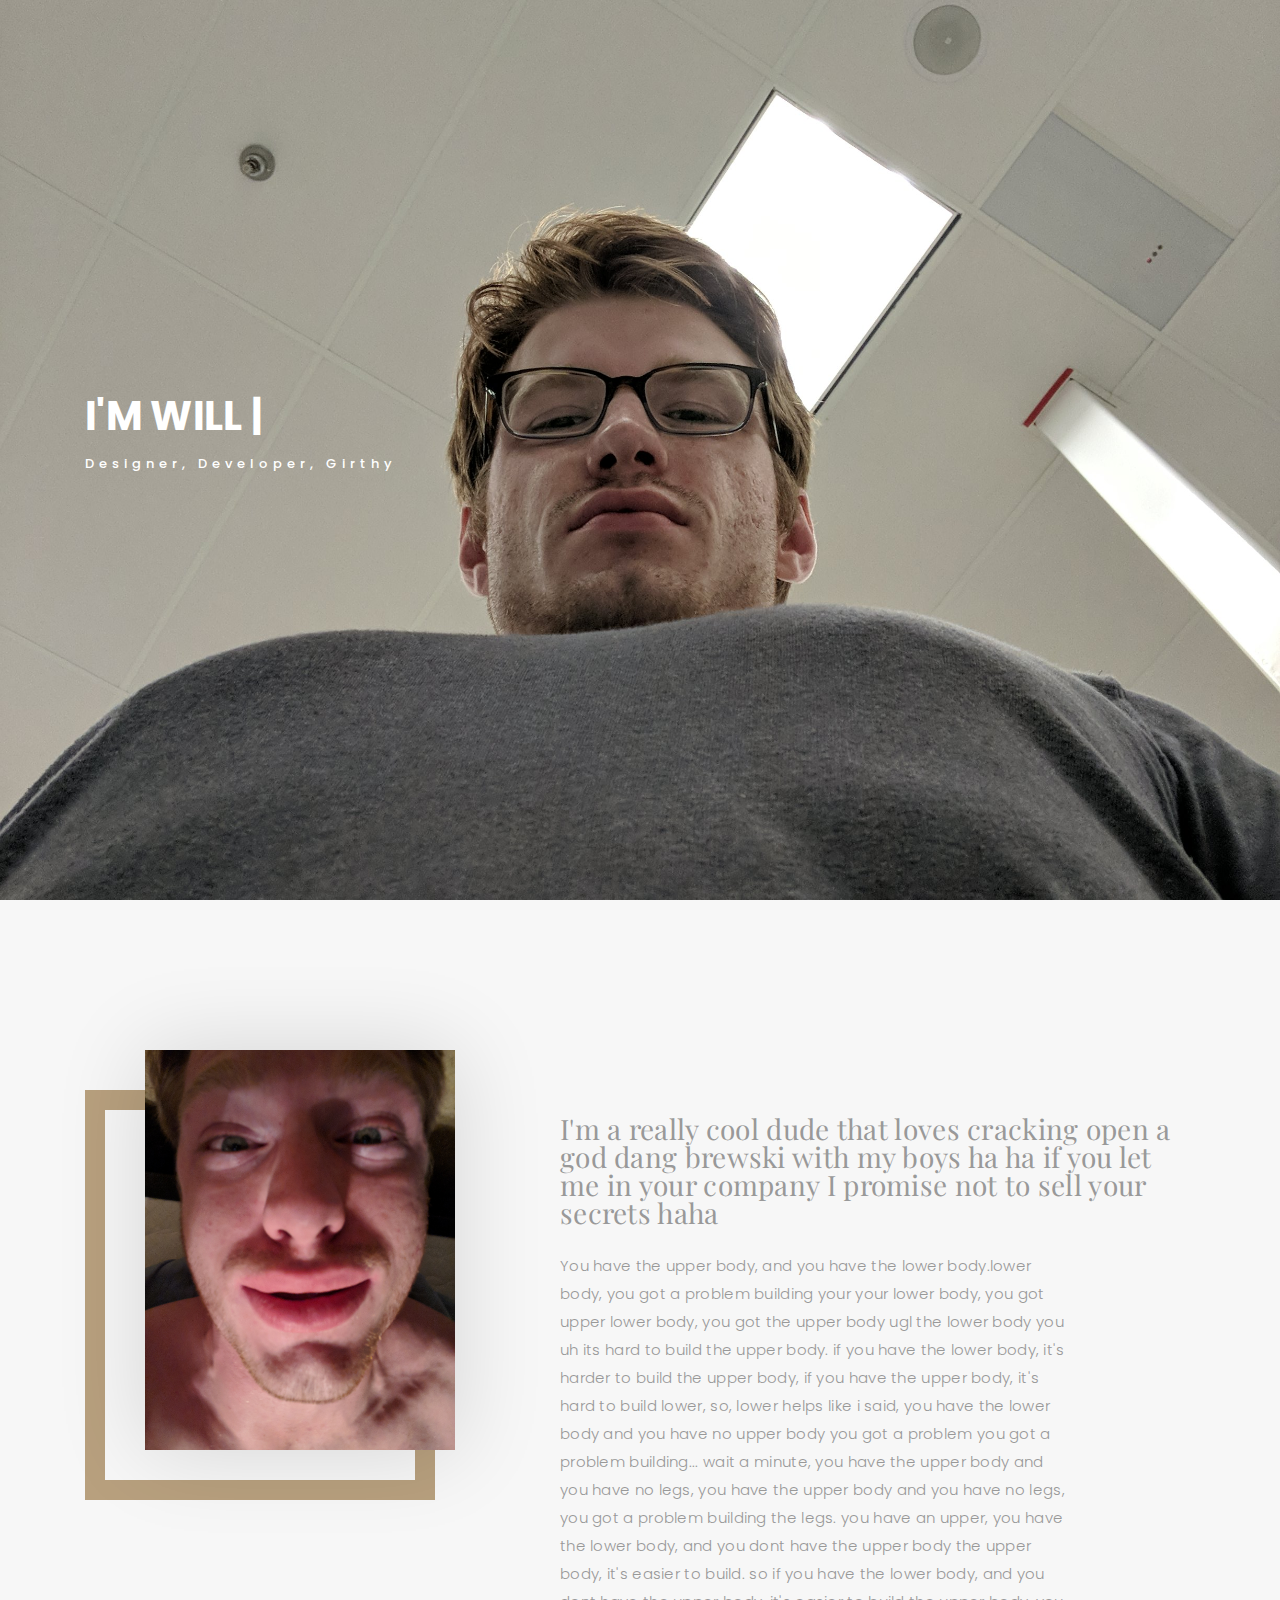
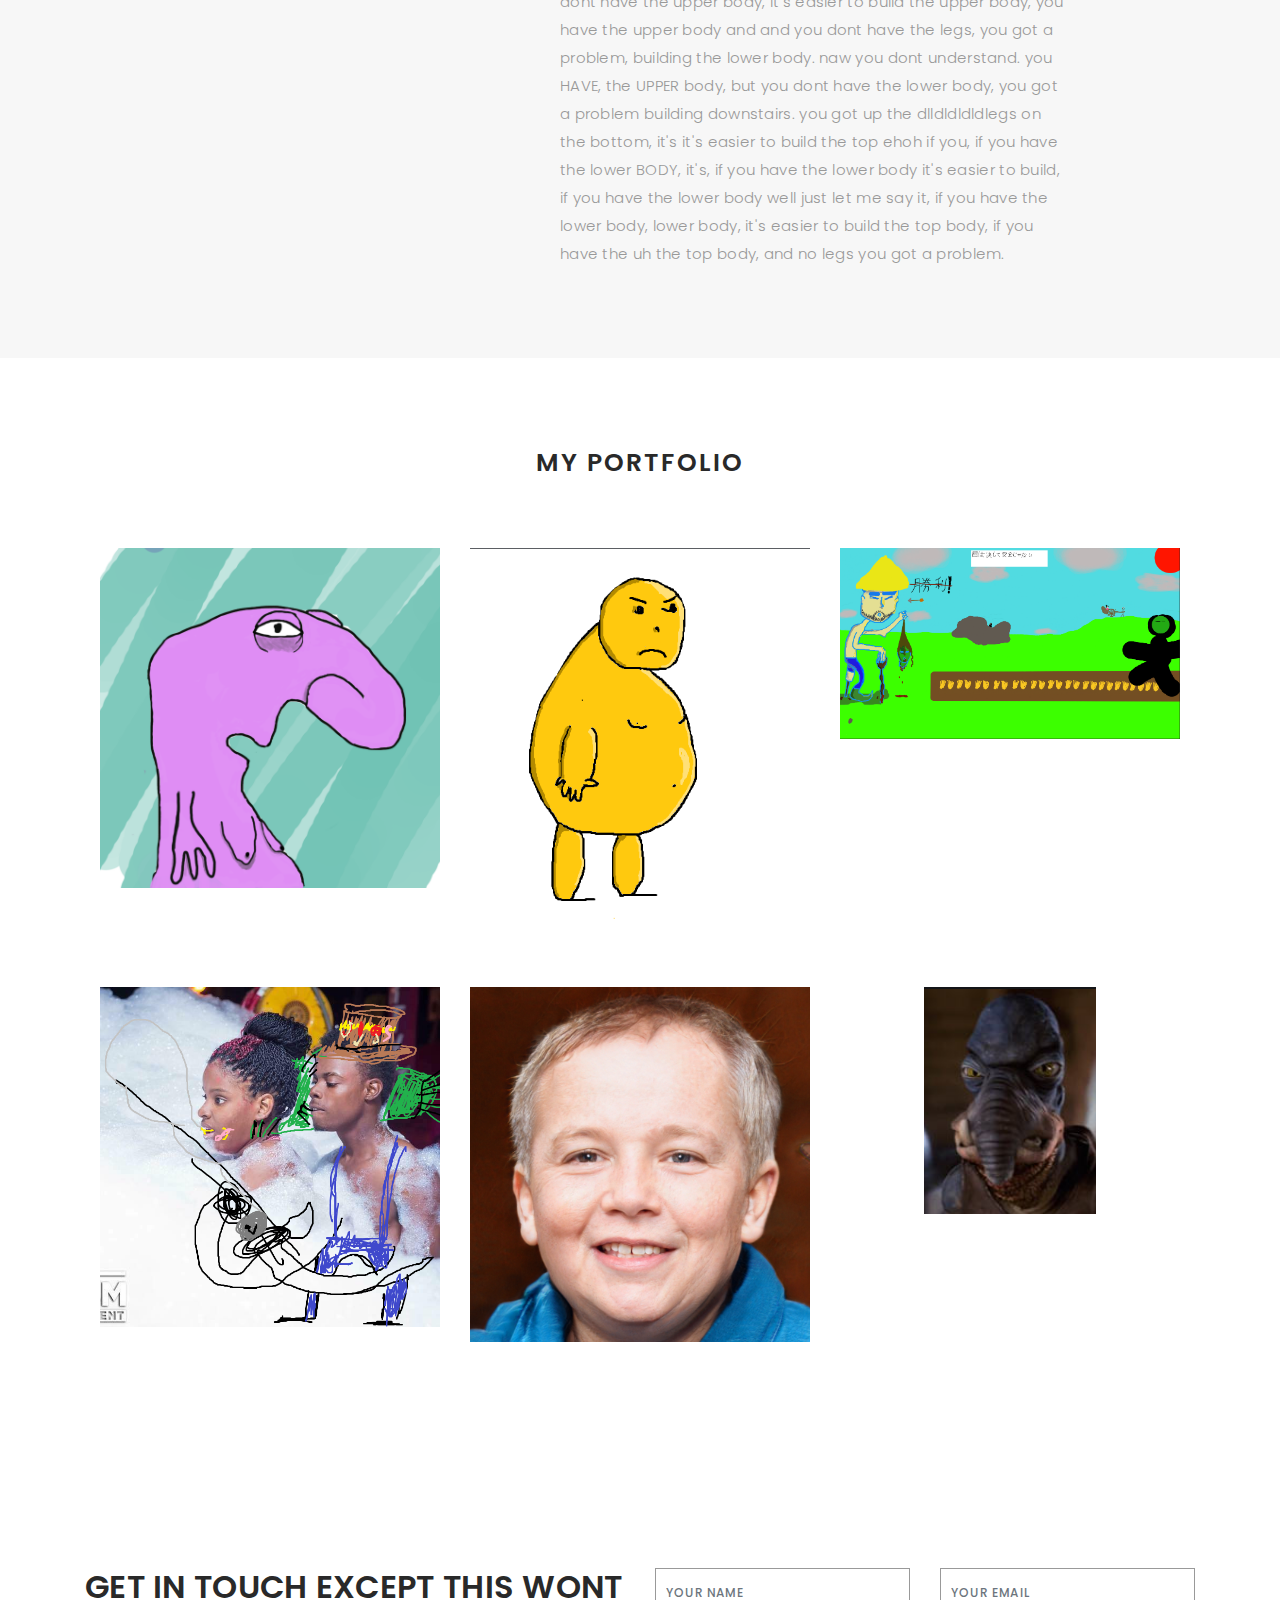
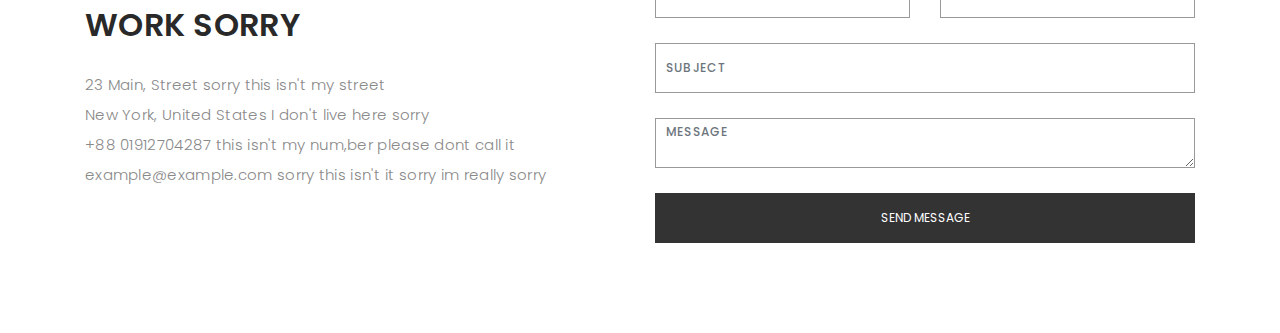
==== commit 27ef50c2: "fixing portfolio folder" ====
--- a/index.html
+++ b/index.html
@@ -6,7 +6,7 @@
   <meta charset="utf-8">
   <meta content="width=device-width, initial-scale=1.0" name="viewport">
 
-  <title>coolslashnice - Personal Portcoolslashnice Template</title>
+  <title>coolslashnice - Personal portfolio Template</title>
   <meta content="" name="keywords">
   <meta content="" name="description">
 
@@ -33,7 +33,7 @@
 
   <!-- =======================================================
     Theme Name: coolslashnice
-    Theme URL: https://bootstrapmade.com/coolslashnice-bootstrap-portcoolslashnice-template/
+    Theme URL: https://bootstrapmade.com/coolslashnice-bootstrap-portfolio-template/
     Author: BootstrapMade.com
     Author URL: https://bootstrapmade.com
   ======================================================= -->
@@ -80,12 +80,12 @@
   </div>
   <!-- end section about us -->
 
-  <!-- start section portcoolslashnice -->
-  <div id="portcoolslashnice" class="text-center paddsection">
+  <!-- start section portfolio -->
+  <div id="portfolio" class="text-center paddsection">
 
     <div class="container">
       <div class="section-title text-center">
-        <h2>My Portcoolslashnice</h2>
+        <h2>My portfolio</h2>
       </div>
     </div>
 
@@ -93,51 +93,51 @@
       <div class="row">
         <div class="col-md-12">
 
-          <div class="portcoolslashnice-container">
-
-            <div class="col-lg-4 col-md-6 portcoolslashnice-thumbnail all branding uikits webdesign">
-              <a class="popup-img" href="images/portcoolslashnice/1.jpg">
-                <img src="images/portcoolslashnice/1.jpg" alt="img">
-              </a>
-            </div>
-
-            <div class="col-lg-4 col-md-6 portcoolslashnice-thumbnail all mockups uikits photography">
-              <a class="popup-img" href="images/portcoolslashnice/2.jpg">
-                <img src="images/portcoolslashnice/2.jpg"  alt="img">
-              </a>
-            </div>
-
-            <div class="col-lg-4 col-md-6 portcoolslashnice-thumbnail all branding webdesig photographyn">
-              <a class="popup-img" href="images/portcoolslashnice/3.jpg">
-                <img src="images/portcoolslashnice/3.jpg" alt="img">
-              </a>
-            </div>
-
-            <div class="col-lg-4 col-md-6 portcoolslashnice-thumbnail all mockups webdesign photography">
-              <a class="popup-img" href="images/portcoolslashnice/4.jpg">
-                <img src="images/portcoolslashnice/4.jpg" alt="img">
-              </a>
-            </div>
-
-            <div class="col-lg-4 col-md-6 portcoolslashnice-thumbnail all branding uikits photography">
-              <a class="popup-img" href="images/portcoolslashnice/5.jpg">
-                <img src="images/portcoolslashnice/5.jpg" alt="img">
-              </a>
-            </div>
-
-            <div class="col-lg-4 col-md-6 portcoolslashnice-thumbnail all mockups uikits webdesign">
-              <a class="popup-img" href="images/portcoolslashnice/6.jpg">
-                <img src="images/portcoolslashnice/6.jpg" alt="img">
-              </a>
-            </div>
-
-          </div>
-        </div>
-      </div>
-    </div>
-
-  </div>
-  <!-- End section portcoolslashnice -->
+          <div class="portfolio-container">
+
+            <div class="col-lg-4 col-md-6 portfolio-thumbnail all branding uikits webdesign">
+              <a class="popup-img" href="images/portfolio/1.jpg">
+                <img src="images/portfolio/1.jpg" alt="img">
+              </a>
+            </div>
+
+            <div class="col-lg-4 col-md-6 portfolio-thumbnail all mockups uikits photography">
+              <a class="popup-img" href="images/portfolio/2.jpg">
+                <img src="images/portfolio/2.jpg"  alt="img">
+              </a>
+            </div>
+
+            <div class="col-lg-4 col-md-6 portfolio-thumbnail all branding webdesig photographyn">
+              <a class="popup-img" href="images/portfolio/3.jpg">
+                <img src="images/portfolio/3.jpg" alt="img">
+              </a>
+            </div>
+
+            <div class="col-lg-4 col-md-6 portfolio-thumbnail all mockups webdesign photography">
+              <a class="popup-img" href="images/portfolio/4.jpg">
+                <img src="images/portfolio/4.jpg" alt="img">
+              </a>
+            </div>
+
+            <div class="col-lg-4 col-md-6 portfolio-thumbnail all branding uikits photography">
+              <a class="popup-img" href="images/portfolio/5.jpg">
+                <img src="images/portfolio/5.jpg" alt="img">
+              </a>
+            </div>
+
+            <div class="col-lg-4 col-md-6 portfolio-thumbnail all mockups uikits webdesign">
+              <a class="popup-img" href="images/portfolio/6.jpg">
+                <img src="images/portfolio/6.jpg" alt="img">
+              </a>
+            </div>
+
+          </div>
+        </div>
+      </div>
+    </div>
+
+  </div>
+  <!-- End section portfolio -->
 
 
   <!-- start sectoion contact -->
--- a/css/style.css
+++ b/css/style.css
@@ -1,7 +1,7 @@
 
 /*
   Theme Name: coolslashnice
-  Theme URL: https://bootstrapmade.com/coolslashnice-bootstrap-portcoolslashnice-template/
+  Theme URL: https://bootstrapmade.com/coolslashnice-bootstrap-portfolio-template/
   Author: BootstrapMade.com
   Author URL: https://bootstrapmade.com
 */
@@ -388,24 +388,24 @@
 
 
 /*-----------------------------------------------------------------------------------*/
-/*  Portcoolslashnice
-/*-----------------------------------------------------------------------------------*/
-
-#portcoolslashnice {
+/*  portfolio
+/*-----------------------------------------------------------------------------------*/
+
+#portfolio {
   position: relative;
   padding-bottom: 50px;
 }
 
-#portcoolslashnice .portcoolslashnice-list {
+#portfolio .portfolio-list {
   margin-bottom: 50px;
 }
 
-#portcoolslashnice .portcoolslashnice-list .nav {
+#portfolio .portfolio-list .nav {
   display: inline-block;
   margin: 0;
 }
 
-#portcoolslashnice .portcoolslashnice-list .nav li {
+#portfolio .portfolio-list .nav li {
   margin: 0 40px 0 0;
   float: left;
   font-size: 14px;
@@ -423,7 +423,7 @@
   transition: all 0.5s ease-in-out 0s;
 }
 
-#portcoolslashnice .portcoolslashnice-list .nav li:hover, #portcoolslashnice .portcoolslashnice-list .nav li.filter-active  {
+#portfolio .portfolio-list .nav li:hover, #portfolio .portfolio-list .nav li.filter-active  {
   color: #b8a07e;
   -moz-transition: all 0.5s ease-in-out 0s;
   -ms-transition: all 0.5s ease-in-out 0s;
@@ -432,19 +432,19 @@
   transition: all 0.5s ease-in-out 0s;
 }
 
-#portcoolslashnice .portcoolslashnice-container {
+#portfolio .portfolio-container {
   display: inline-block;
   margin-bottom: 50px;
   width: 100%;
 }
 
-.portcoolslashnice-thumbnail {
+.portfolio-thumbnail {
   margin-bottom: 30px;
   overflow: hidden;
   min-height: 260px;
 }
 
-.portcoolslashnice-thumbnail img {
+.portfolio-thumbnail img {
   max-width: 100%;
 }
 
--- a/css/responsive.css
+++ b/css/responsive.css
@@ -62,8 +62,8 @@
     max-width: 100%;
     margin-bottom: 0;
   }
-  /* portcoolslashnice */
-  #portcoolslashnice .portcoolslashnice-list .nav li {
+  /* portfolio */
+  #portfolio .portfolio-list .nav li {
     float: none;
     margin: 20px;
     display: inline-block;
@@ -133,8 +133,8 @@
     max-width: 100%;
     margin-bottom: 0;
   }
-  /* portcoolslashnice */
-  #portcoolslashnice .portcoolslashnice-list .nav li {
+  /* portfolio */
+  #portfolio .portfolio-list .nav li {
     float: none;
     margin: 20px;
     display: inline-block;
@@ -204,8 +204,8 @@
     max-width: 100%;
     margin-bottom: 0;
   }
-  /* portcoolslashnice */
-  #portcoolslashnice .portcoolslashnice-list .nav li {
+  /* portfolio */
+  #portfolio .portfolio-list .nav li {
     float: none;
     margin: 10px;
     display: inline-block;
@@ -275,8 +275,8 @@
     max-width: 100%;
     margin-bottom: 0;
   }
-  /* portcoolslashnice */
-  #portcoolslashnice .portcoolslashnice-list .nav li {
+  /* portfolio */
+  #portfolio .portfolio-list .nav li {
     float: none;
     margin: 20px;
   }
@@ -345,8 +345,8 @@
     max-width: 100%;
     margin-bottom: 0;
   }
-  /* portcoolslashnice */
-  #portcoolslashnice .portcoolslashnice-list .nav li {
+  /* portfolio */
+  #portfolio .portfolio-list .nav li {
     float: none;
     margin: 20px;
   }
